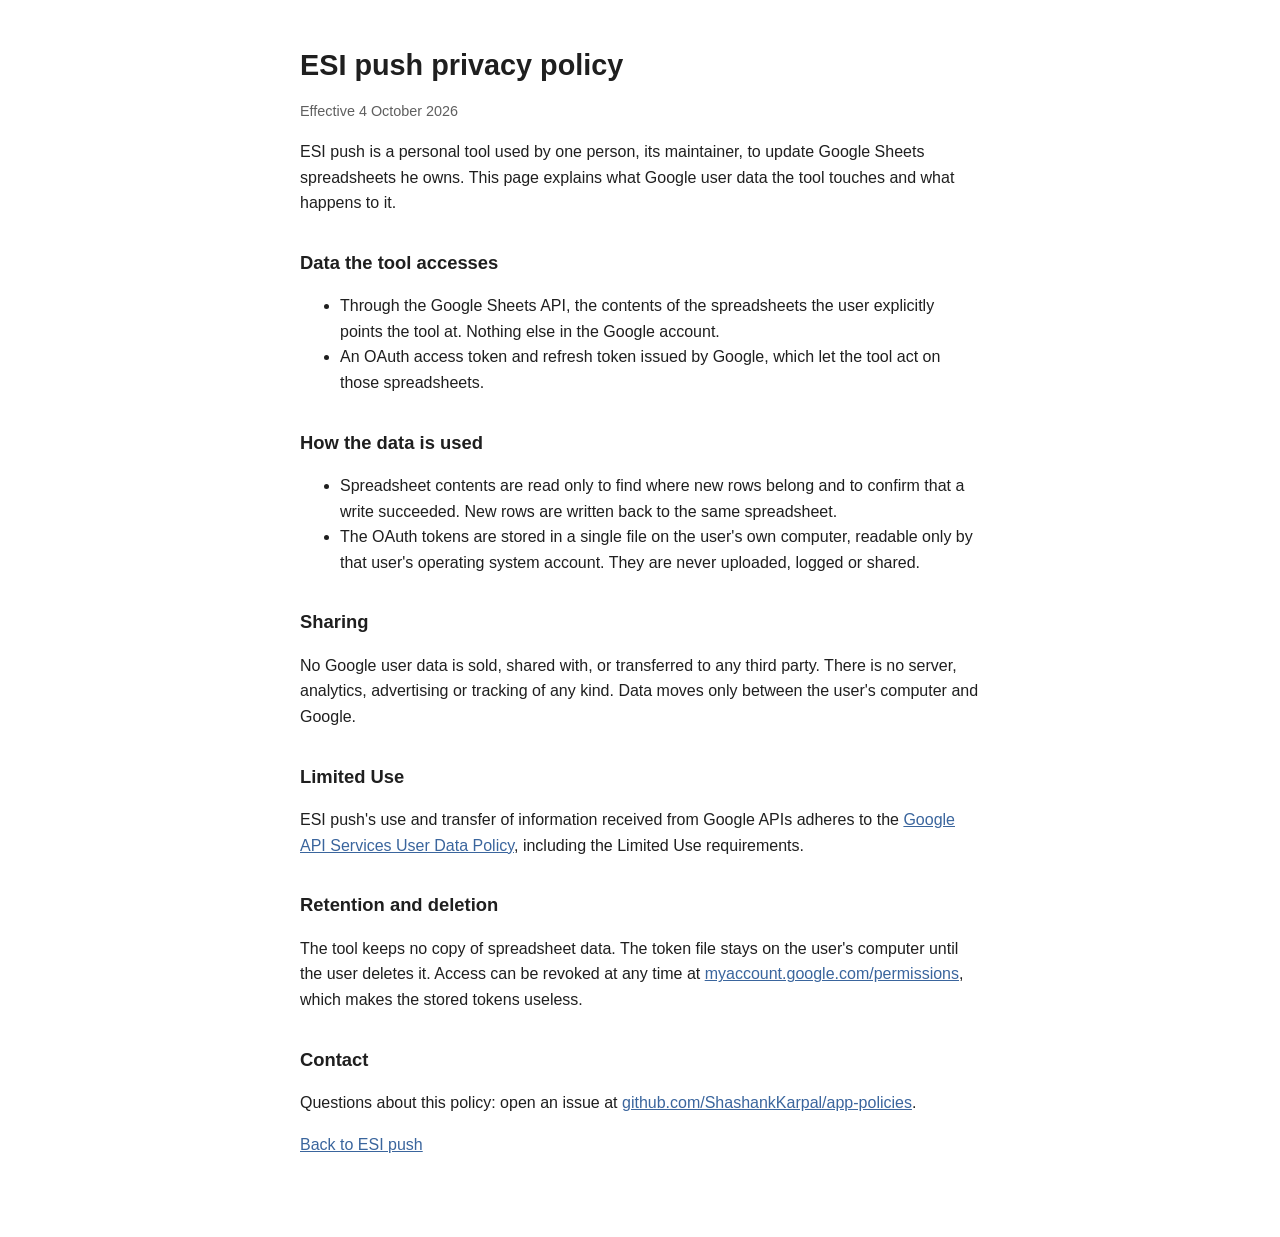
==== esi-push/privacy.html @ f3013f83 "Add home page and privacy policy for ESI push Static pages served by GitHub Pages so the ESI push OA" ====
<!doctype html>
<html lang="en">
<head>
<meta charset="utf-8">
<meta name="viewport" content="width=device-width, initial-scale=1">
<title>ESI push privacy policy</title>
<link rel="stylesheet" href="../style.css">
</head>
<body>
<main>
<h1>ESI push privacy policy</h1>
<p class="meta">Effective 4 October 2026</p>

<p>ESI push is a personal tool used by one person, its maintainer, to update
Google Sheets spreadsheets he owns. This page explains what Google user data
the tool touches and what happens to it.</p>

<h2>Data the tool accesses</h2>
<ul>
<li>Through the Google Sheets API, the contents of the spreadsheets the user
explicitly points the tool at. Nothing else in the Google account.</li>
<li>An OAuth access token and refresh token issued by Google, which let the
tool act on those spreadsheets.</li>
</ul>

<h2>How the data is used</h2>
<ul>
<li>Spreadsheet contents are read only to find where new rows belong and to
confirm that a write succeeded. New rows are written back to the same
spreadsheet.</li>
<li>The OAuth tokens are stored in a single file on the user's own computer,
readable only by that user's operating system account. They are never
uploaded, logged or shared.</li>
</ul>

<h2>Sharing</h2>
<p>No Google user data is sold, shared with, or transferred to any third party.
There is no server, analytics, advertising or tracking of any kind. Data moves
only between the user's computer and Google.</p>

<h2>Limited Use</h2>
<p>ESI push's use and transfer of information received from Google APIs adheres
to the <a href="https://developers.google.com/terms/api-services-user-data-policy">Google
API Services User Data Policy</a>, including the Limited Use requirements.</p>

<h2>Retention and deletion</h2>
<p>The tool keeps no copy of spreadsheet data. The token file stays on the
user's computer until the user deletes it. Access can be revoked at any time at
<a href="https://myaccount.google.com/permissions">myaccount.google.com/permissions</a>,
which makes the stored tokens useless.</p>

<h2>Contact</h2>
<p>Questions about this policy: open an issue at
<a href="https://github.com/ShashankKarpal/app-policies/issues">github.com/ShashankKarpal/app-policies</a>.</p>

<p><a href="index.html">Back to ESI push</a></p>
</main>
</body>
</html>
---- style.css ----
:root {
  --bg: #ffffff;
  --text: #1f1f1f;
  --muted: #5f5f5f;
  --link: #3a659d;
}
@media (prefers-color-scheme: dark) {
  :root {
    --bg: #141414;
    --text: #e8e8e8;
    --muted: #a8a8a8;
    --link: #5e92dc;
  }
}
body {
  margin: 0;
  background: var(--bg);
  color: var(--text);
  font: 16px/1.6 -apple-system, BlinkMacSystemFont, "Segoe UI", Roboto, Helvetica, Arial, sans-serif;
}
main {
  max-width: 680px;
  margin: 0 auto;
  padding: 48px 16px 64px;
}
h1 { font-size: 1.8rem; line-height: 1.25; margin: 0 0 16px; }
h2 { font-size: 1.15rem; margin: 32px 0 8px; }
a { color: var(--link); text-decoration: underline; }
code { font-size: 0.9em; overflow-wrap: anywhere; }
.meta { color: var(--muted); font-size: 0.9rem; }
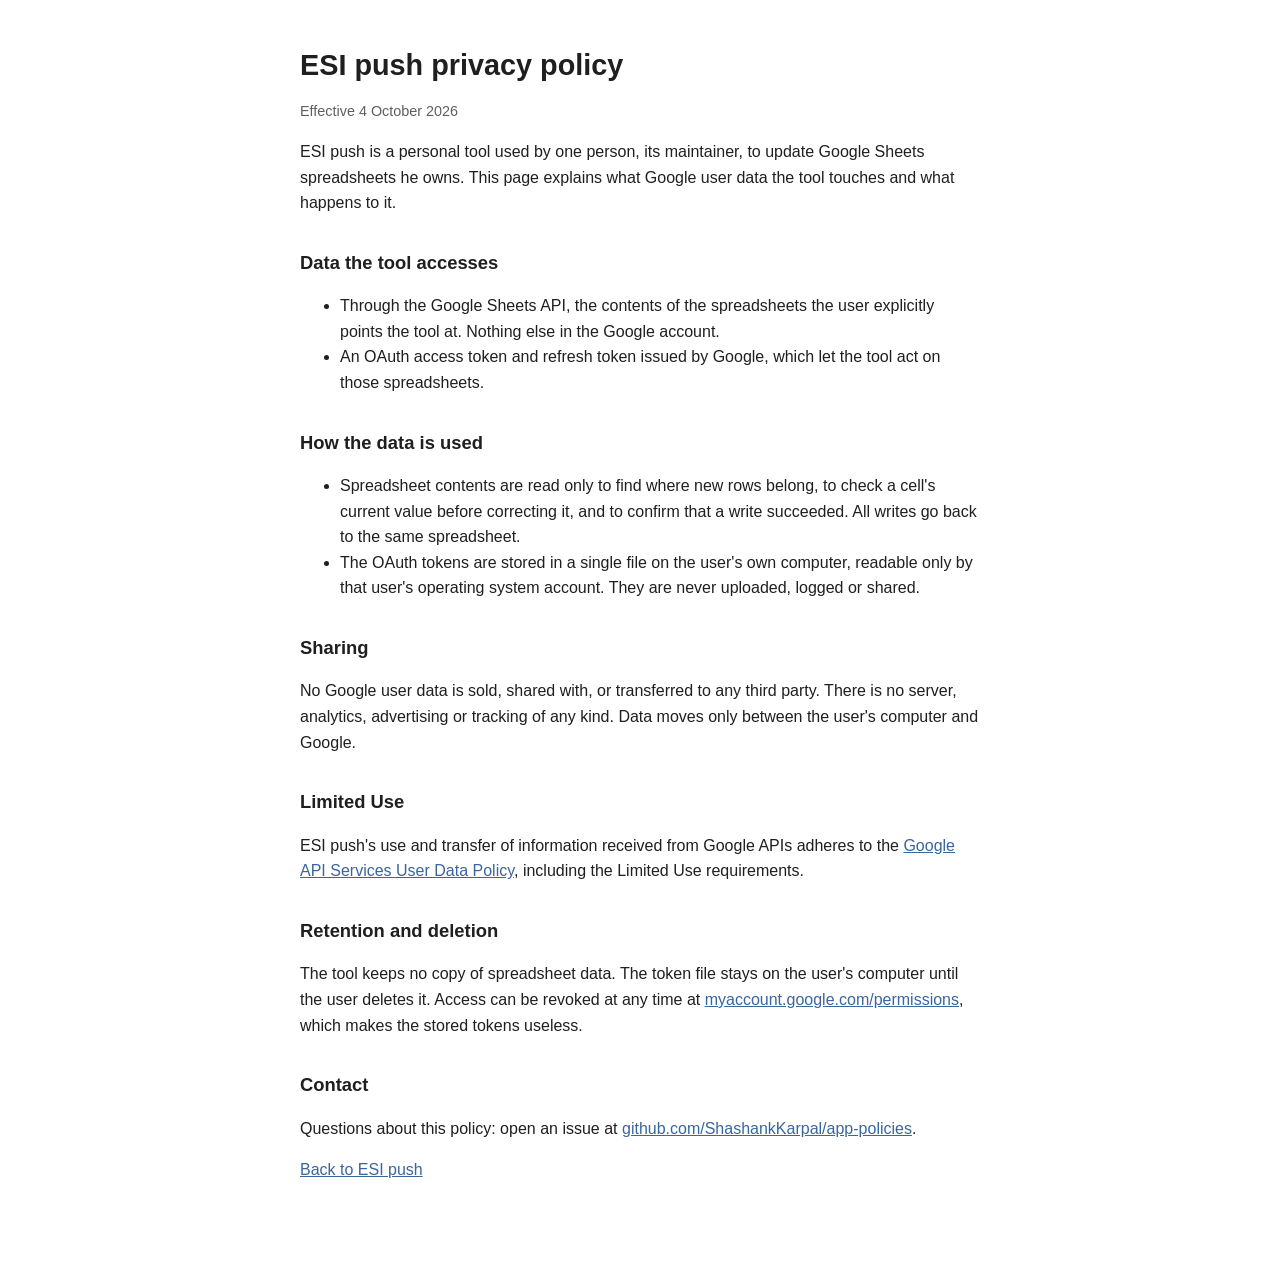
==== commit 6e5e9057: "Describe cell corrections as well as appends The tool also corrects specific existing cells after ch" ====
--- a/esi-push/privacy.html
+++ b/esi-push/privacy.html
@@ -25,9 +25,9 @@
 
 <h2>How the data is used</h2>
 <ul>
-<li>Spreadsheet contents are read only to find where new rows belong and to
-confirm that a write succeeded. New rows are written back to the same
-spreadsheet.</li>
+<li>Spreadsheet contents are read only to find where new rows belong, to
+check a cell's current value before correcting it, and to confirm that a
+write succeeded. All writes go back to the same spreadsheet.</li>
 <li>The OAuth tokens are stored in a single file on the user's own computer,
 readable only by that user's operating system account. They are never
 uploaded, logged or shared.</li>
